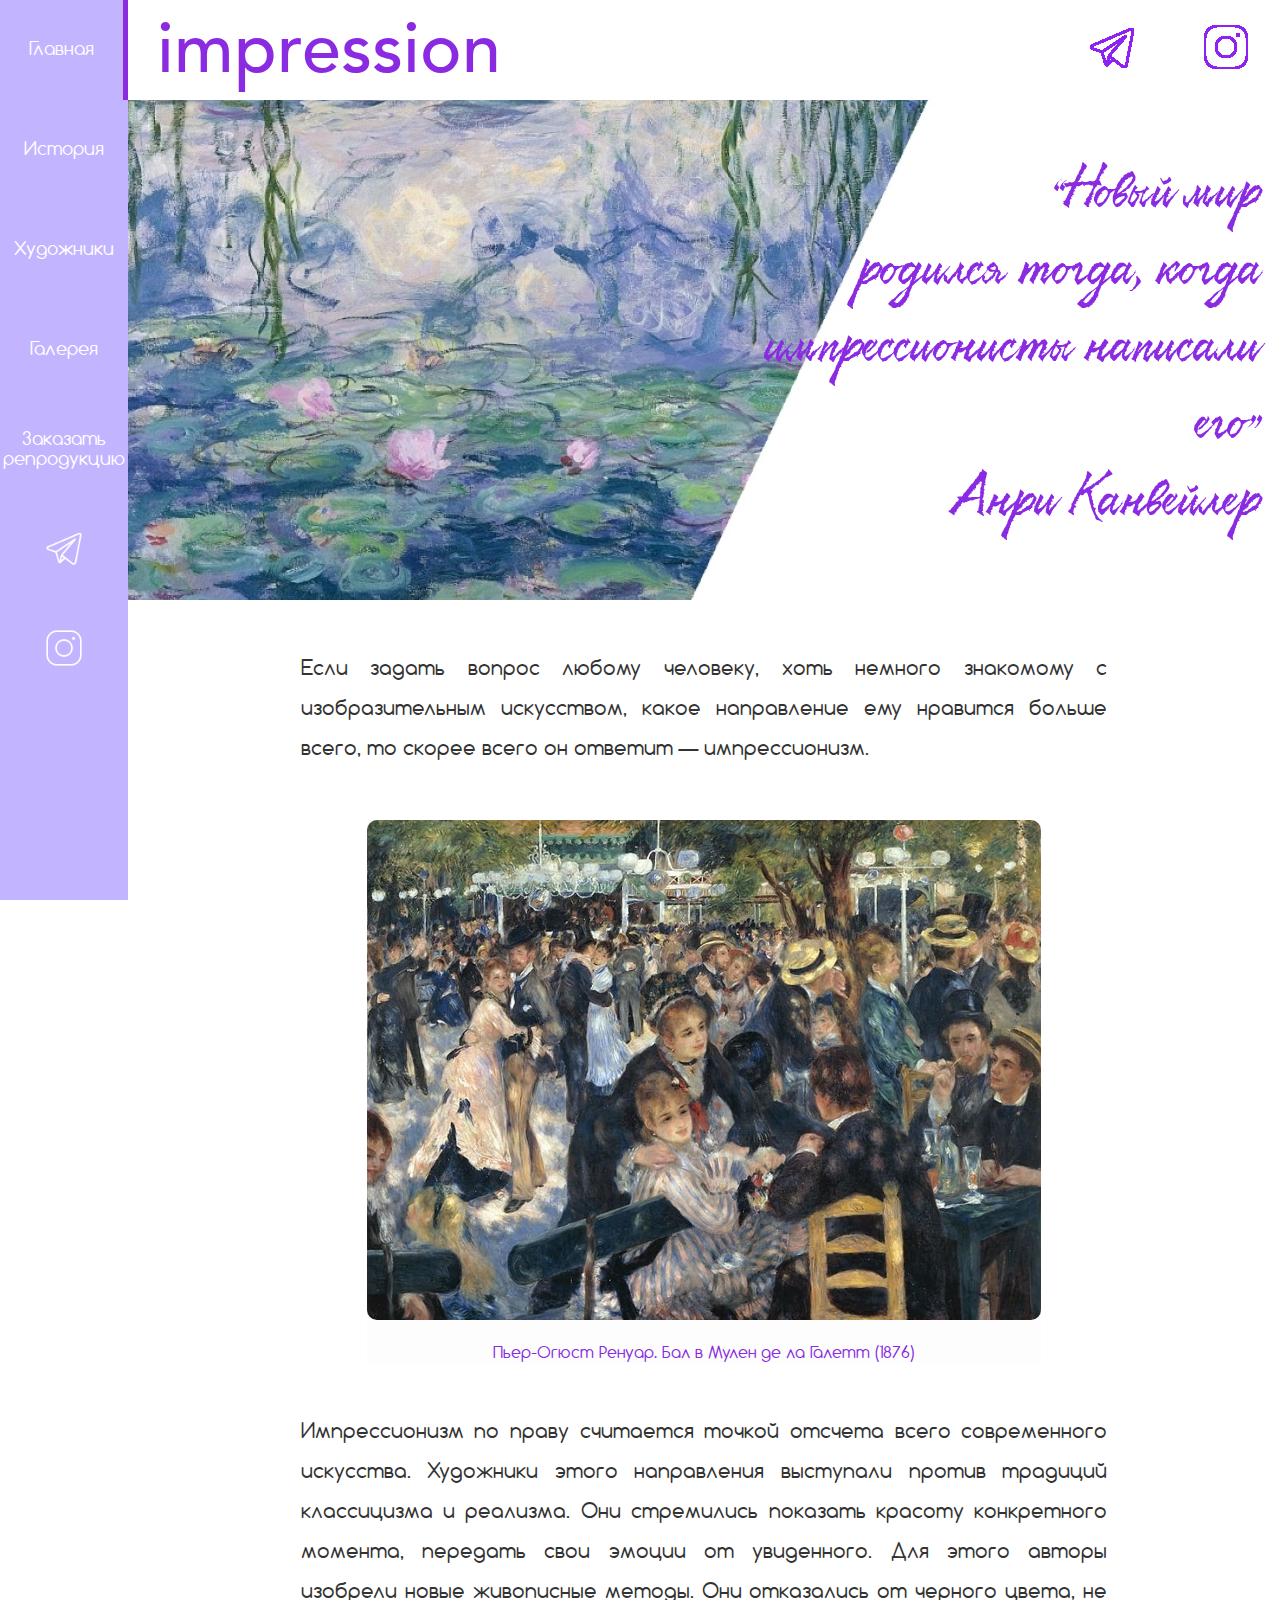
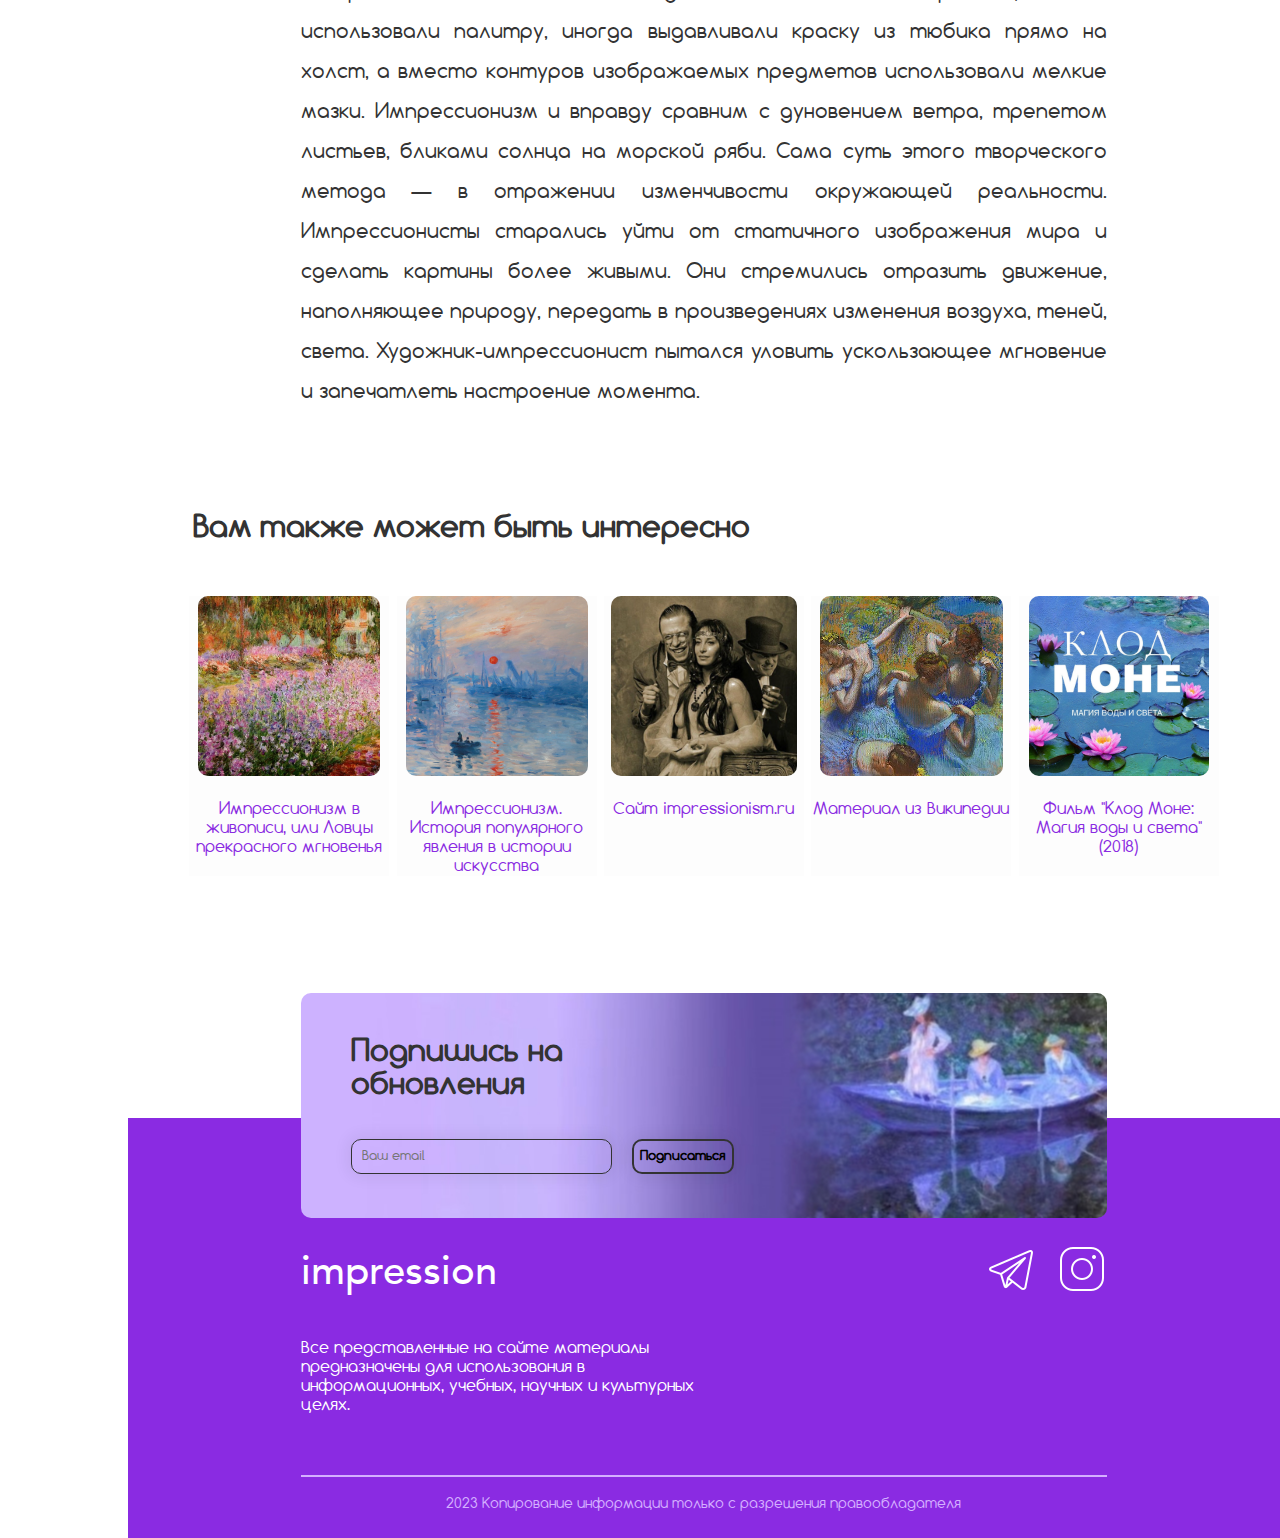
==== index.html @ b4240da2 "first try" ====
<!DOCTYPE html>
<html lang="en">
<head>
    <meta charset="UTF-8">
    <title>Title</title>

    <link rel="stylesheet" href="css/Main.css">
</head>
<body>
<header>
    <div class="headertop">
        <a>impression</a><!-- Логотип сайта -->
        <nav>
            <a href="https://t.me/ejevika">
                <img src="img/tele1.png">
            </a>
            <a href="https://instagram.com/ejevika10?igshid=ZDdkNTZiNTM=">
                <img src="img/inst1.png">
            </a>
        </nav>
    </div>
</header>
<aside> <!-- Боковая панель (сайдбар) -->
    <ul class="nav">
        <li>
            <a href="index.html">Главная</a>
        </li>
        <li>
            <a href="History.html">История</a>
        </li>
        <li>
            <a href="Artists.html">Художники</a>
        </li>
        <li>
            <a href="Paintings.html">Галерея</a>
        </li>
        <li>
            <a href="Order.html">Заказать репродукцию</a>
        </li>
        <li>
            <a href="https://t.me/ejevika"><img src="img/tele.png" height="40px"></a>
        </li>
        <li>
            <a href="https://instagram.com/ejevika10?igshid=ZDdkNTZiNTM="><img src="img/inst.png" height="40px"></a>
        </li>
    </ul>
</aside>
<main>
    <div class = firstimg>
        <h2 class="quote">“Новый мир <br>родился тогда, когда <br> импрессионисты написали <br>его”  <br>Анри Канвейлер</h2>
    </div>
    <div class="content-wrapper">
        <p class="content-info">Если задать вопрос любому человеку, хоть немного знакомому с изобразительным искусством, какое направление ему нравится больше всего, то скорее всего он ответит — импрессионизм.</p>
        <div class="textimg">
            <img src="img/main_img1.jpg" height="500px">
            <p>Пьер-Огюст Ренуар. Бал в Мулен де ла Галетт (1876)</p>
        </div>
        <p class="content-info">Импрессионизм по праву считается точкой отсчета всего современного искусства.
            Художники этого направления выступали против традиций классицизма и реализма. Они стремились показать красоту конкретного момента, передать свои эмоции от увиденного. Для этого авторы изобрели новые живописные методы. Они отказались от черного цвета, не использовали палитру, иногда выдавливали краску из тюбика прямо на холст, а вместо контуров изображаемых предметов использовали мелкие мазки.
            Импрессионизм и вправду сравним с дуновением ветра, трепетом листьев, бликами солнца на морской ряби. Сама суть этого творческого метода — в отражении изменчивости окружающей реальности. Импрессионисты старались уйти от статичного изображения мира и сделать картины более живыми. Они стремились отразить движение, наполняющее природу, передать в произведениях изменения воздуха, теней, света. Художник-импрессионист пытался уловить ускользающее мгновение и запечатлеть настроение момента.
        </p>
    </div>
    <div class="other-wrapper">
        <h2>Вам также может быть интересно</h2>
        <div class="other">
            <div class="textimg">
                <a href="https://veryimportantlot.com/ru/news/blog/impressionizm-v-zhivopisi-ili-lovcy-prekrasnogo-mgnovenya"><img src="img/link1.png" height="180px"></a>
                <p>Импрессионизм в живописи, или Ловцы прекрасного мгновенья</p>
            </div>
            <div class="textimg">
                <a href="https://www.bl-school.com/blog/impressionism/"><img src="img/link2.png" height="180px"></a>
                <p>Импрессионизм. История популярного явления в истории искусства</p>
            </div>
            <div class="textimg">
                <a href="http://www.impressionism.ru/"><img src="img/link3.png" height="180px"></a>
                <p>Сайт impressionism.ru</p>
            </div>
            <div class="textimg">
                <a href="https://ru.wikipedia.org/wiki/%D0%98%D0%BC%D0%BF%D1%80%D0%B5%D1%81%D1%81%D0%B8%D0%BE%D0%BD%D0%B8%D0%B7%D0%BC#%D0%98%D1%81%D1%82%D0%BE%D1%80%D0%B8%D1%8F"><img src="img/link4.jpg" height="180px"></a>
                <p>Материал из Википедии</p>
            </div>
            <div class="textimg">
                <a href="https://www.kinopoisk.ru/film/1200431/"><img src="img/link5.jpg" height="180px"></a>
                <p>Фильм "Клод Моне: Магия воды и света" (2018)</p>
            </div>
        </div>
    </div>
    <div class="form">
        <div>
            <h2>Подпишись на обновления</h2>
            <div class="input">
                <input type="email" class="email" placeholder="Ваш email" />
                <input type="button" class="button" value="Подписаться" />
            </div>
        </div>
    </div>


</main>

<footer>
    <div>
        <div class="helpful">
        </div>
        <div class="top">
            <a>impression</a>
            <nav>
                <a href="https://t.me/ejevika">
                    <img src="img/tele.png">
                </a>
                <a href="https://instagram.com/ejevika10?igshid=ZDdkNTZiNTM=">
                    <img src="img/inst.png">
                </a>
            </nav>
        </div>
        <p class = middle>Все представленные на сайте материалы предназначены для использования в информационных, учебных, научных и культурных целях.</p>
        <div class="bottom">
            <p>2023 Копирование информации только с разрешения правообладателя</p>
        </div>
    </div>

</footer>

</body>
</html>
---- css/Main.css ----
@font-face {
    font-family: 'Avenir';
    src: url(../css/fonts/Avenir-Medium.ttf);
}
@font-face {
    font-family: 'Resphekt';
    src: url(../css/fonts/esphekt.ttf);
}
@font-face {
    font-family: 'Comfortaa';
    src: url(../css/fonts/comfortaa.ttf);
}
* {
    margin: 0;
    padding: 0;
}
header {
    height: 100px;
    top: 0;
    background-color: #ffffff;
    z-index: 100;
    width: 90%;
    float: right;
    display: flex;
    justify-content: left;
}
header div nav{
    width: 15%;
    display: flex;
    flex-direction: row;
    justify-content: space-between;
}
header div{
    width: 95%;
    margin: auto;
    justify-content: space-between;
    display: flex;
    flex-direction: row;
}
header a{
    color: blueviolet;
    font-size: 70px;
    font-family: 'Avenir';
    font-weight: 500;
}

aside {
    background-color: #c3b4ff;
    position: fixed;
    top: 0;
    left: 0;
    width: 10%;
    margin-right: 0;
    height: 100%;
    float: left;
    display: flex;
    justify-content: space-between;
    flex-direction: column;
}

.nav{
    display: flex;
    justify-content: space-between;
    flex-direction: column;
}
.nav > li{
    height: 100px;
    text-align: center;
    justify-content: space-around;
    display: flex;
}

.nav > li > a {
    font-family: 'Comfortaa', serif;
    font-weight: normal;
    font-size: 18px;
    color: white;
    text-decoration: none;
    margin: auto;
}
.nav > li:hover {
    border-right: 5px solid blueviolet;
}
main{
    float:right;
    width: 90%;
    right: 0;
    left:0;
}
.firstimg{
    background-image: url(../img/main_1.jpg);
    /*background-color: #999999;*/
    background-position: center;
    height: 500px;
    width: 100%;
    display: flex;
    align-items: center;
}

.textimg{
    margin: auto; /* Отступы вокруг */
    margin-top: 50px;
    margin-bottom: 50px;
    background: #fdfdfd; /* Цвет фона */
    text-align: center;
}
.textimg>p{
    margin-top: 20px;
    color: blueviolet;
    font-size: 16px;
    font-family:'Comfortaa';
}
.textimg>img{
    border-radius: 10px;
}
.textimg>a>img{
    border-radius: 10px;
}
.quote{
    color: blueviolet;
    width: 50%;
    font-size: 70px;
    line-height: 1.1;
    text-align: right;
    margin-left: auto;
    margin-right: 20px;
    font-family: 'Resphekt';
    font-weight: lighter;
}
.content-wrapper{
    display: flex;
    margin: auto;
    margin-top: 50px;
    text-align: justify;
    width: 70%;
    flex-direction: column;
}
.content-info{
    color: #333333;
    font-size: 20px;
    font-family: 'Comfortaa', serif;
    font-weight: 200;
    line-height: 2;
}
.other-wrapper{
    display: flex;
    height: 400px;
    flex-direction: column;
    margin-top: 100px;
    margin-bottom: 80px;
}
.other-wrapper h2{
    color: #333333;
    font-size: 30px;
    font-family: 'Comfortaa', serif;
    font-weight: bold;
    margin: auto;
    margin-left: 65px;

}
.other{
    margin: auto;
    margin-top: 0;
    width: 90%;
    display: flex;
    justify-self: auto;
    justify-content: space-between;
}
.other>div>p{
    width: 200px;
}
.form{
    width: 70%;
    height: 225px;
    margin:auto;
    /*background-color: #c3b4ff;*/
    background-image: url(../img/form.jpg);
    background-position: right;
    display: flex;
    border-radius:10px;
    margin-bottom: -100px;
    position: relative;
    z-index: 100;
}
.form>div{
    height: 70%;
    width: 50%;
    margin:auto;
    margin-right: 45%;
    display: flex;
    flex-direction: column;
    justify-content: space-between;
}
.form>div>h2{
    padding:10px;
    color: #333333;
    font-size: 30px;
    font-family: 'Comfortaa', serif;
    font-weight: bold;
}
.input{
    height: 35%;
    display: flex;
    justify-content: space-between;
}
.email{
    background-color: inherit;
    width: 70%;
    padding:10px;
    border-radius:10px;
    border:1px solid #333;
    box-shadow:0 0 15px 4px rgba(0,0,0,0.06);
    margin:10px 10px;
    text-decoration-color: blueviolet;
    font-family:'Comfortaa';
}
.button{
    background-color: inherit;
    width: 30%;
    border-radius:10px;
    border:2px solid #333;
    box-shadow:0 0 15px 4px rgba(0,0,0,0.06);
    margin:10px 10px;
    font-family:'Comfortaa';
    font-weight: bold;
}
.button:hover {
    background-color: blueviolet;
    border:2px solid blueviolet;
    color: white;
    font-weight: lighter;
}
footer {
    height: 420px;
    background-color: blueviolet;
    z-index: 100;
    width: 90%;
    float: right;
    display: flex;
    justify-content: left;
}

footer div{
    width: 70%;
    margin: auto;
    display: flex;
    flex-direction: column;
}

.helpful{
    height: 100px;
}
.top{
    width: 100%;
    margin: auto;
    justify-content: space-between;
    display: flex;
    flex-direction: row;
}
.top> a{
    color: #ffffff;
    font-size: 40px;
    font-family: 'Avenir';
    font-weight: 500;
}
.top> nav{
    width: 15%;
    display: flex;
    flex-direction: row;
    justify-content: space-between;
}
.middle{
    margin-top: 40px;
    color: #ffffff;
    width: 50%;
    font-family: 'Comfortaa';
    font-size: 16px;
}
.bottom{
    width: 100%;
    text-align: center;
    border-top: 2px solid #d4afff;
    margin-top:60px;
    padding-top: 20px;
    color: #d4afff;
    font-family: 'Comfortaa';
    font-size: 14px;
}
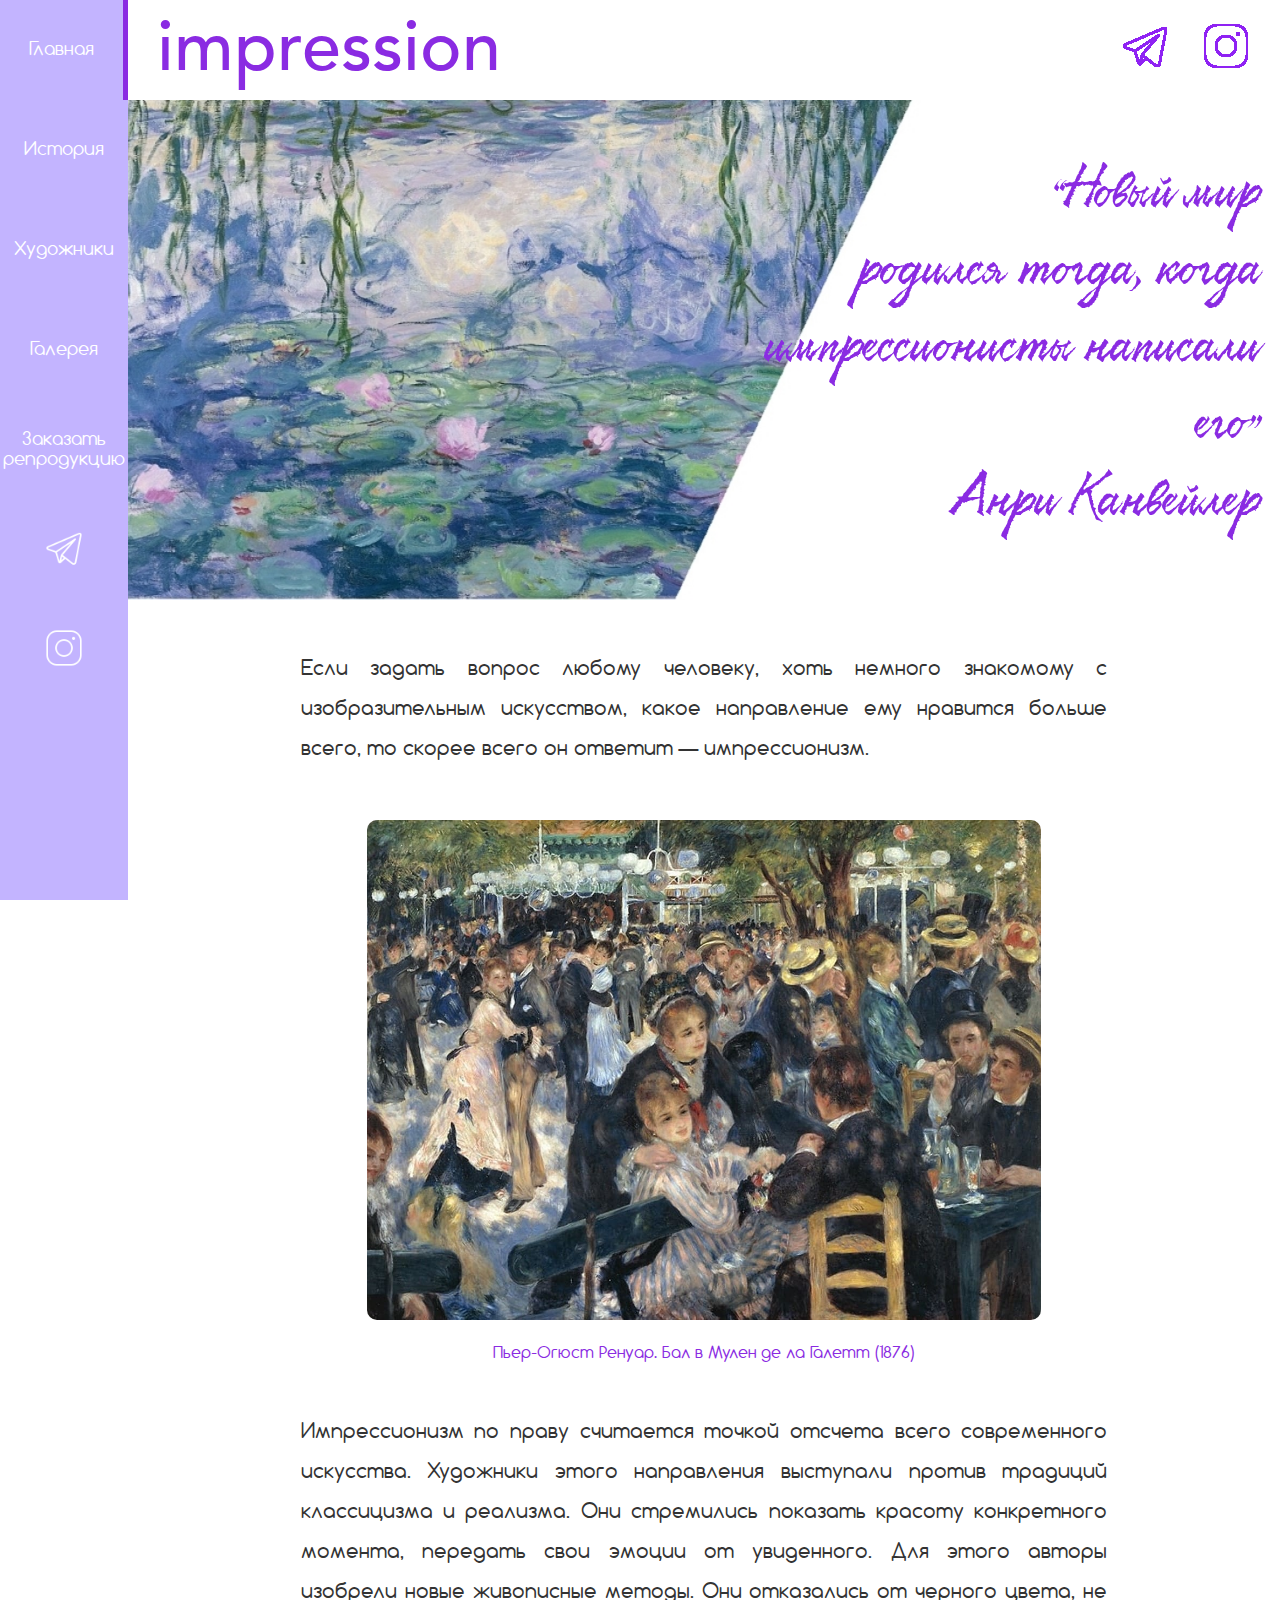
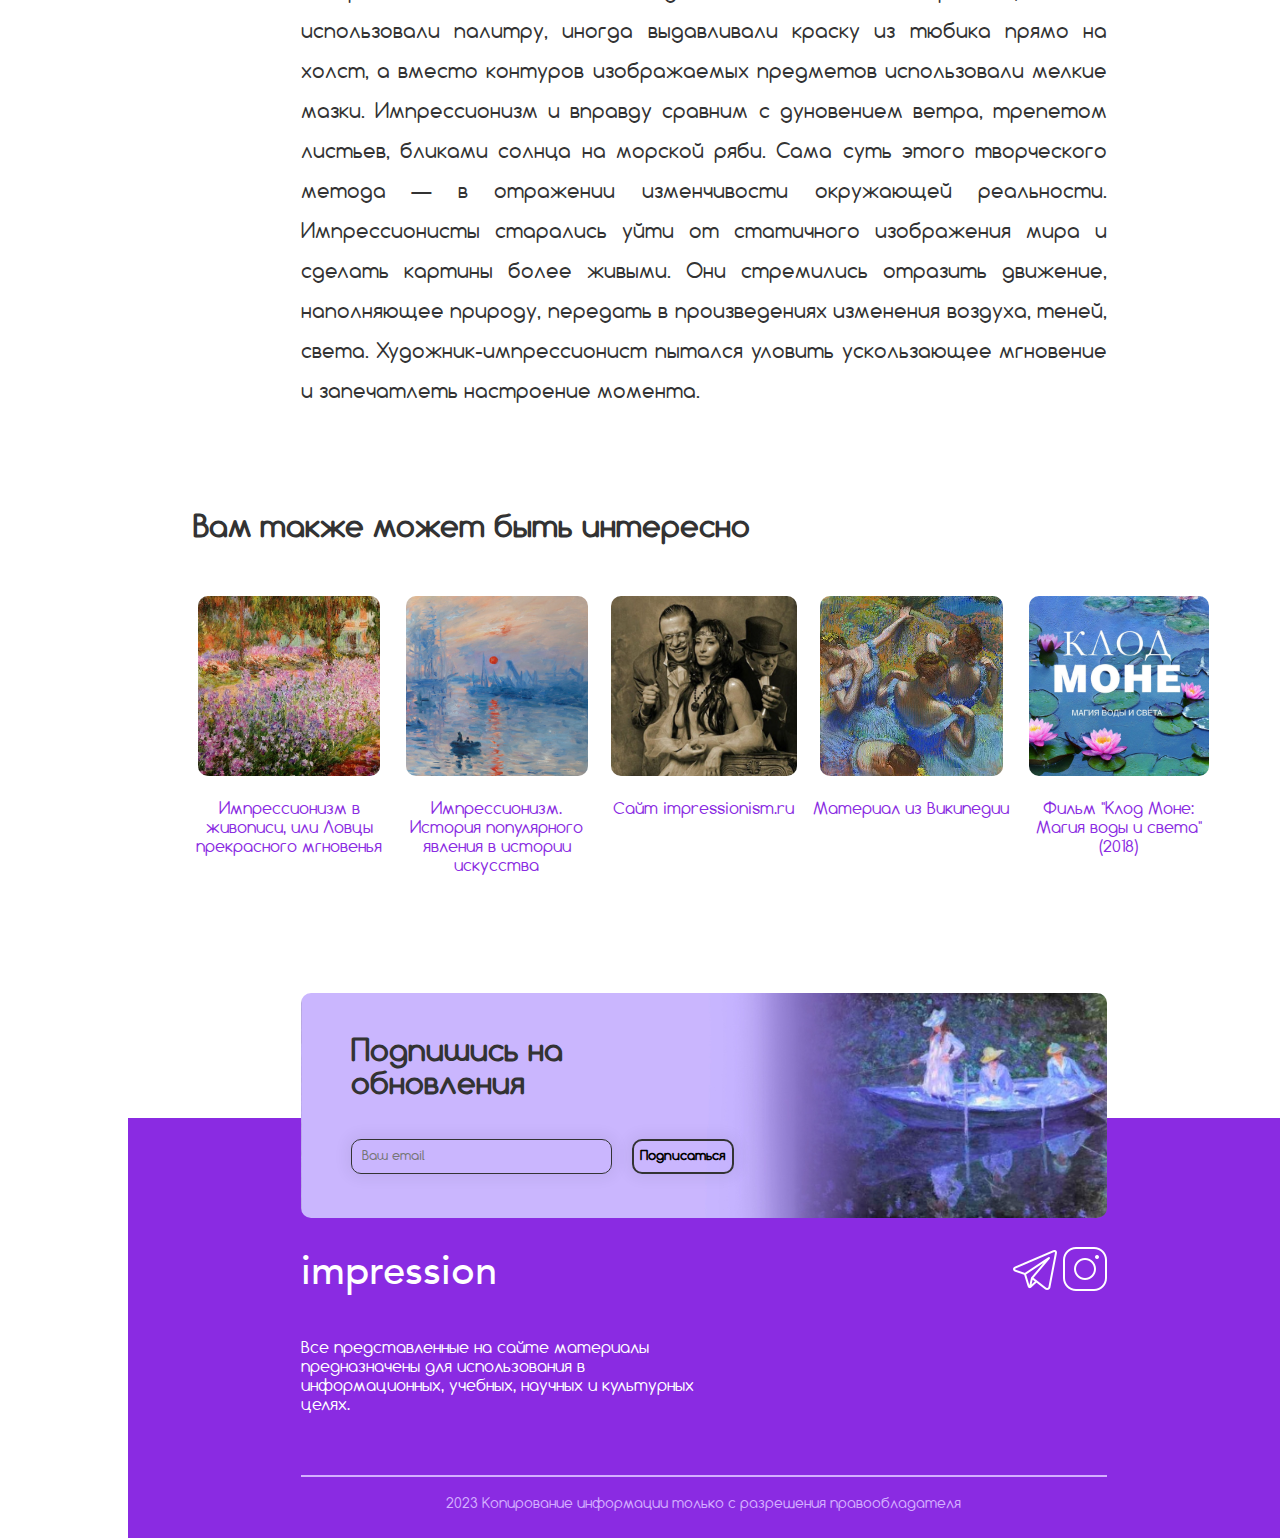
==== commit 2aece2ab: "css fix" ====
--- a/index.html
+++ b/index.html
@@ -8,8 +8,8 @@
 </head>
 <body>
 <header>
-    <div class="headertop">
-        <a>impression</a><!-- Логотип сайта -->
+    <div>
+        <h1>impression</h1>
         <nav>
             <a href="https://t.me/ejevika">
                 <img src="img/tele1.png">
@@ -20,7 +20,8 @@
         </nav>
     </div>
 </header>
-<aside> <!-- Боковая панель (сайдбар) -->
+
+<aside>
     <ul class="nav">
         <li>
             <a href="index.html">Главная</a>
@@ -45,9 +46,10 @@
         </li>
     </ul>
 </aside>
+
 <main>
-    <div class = firstimg>
-        <h2 class="quote">“Новый мир <br>родился тогда, когда <br> импрессионисты написали <br>его”  <br>Анри Канвейлер</h2>
+    <div class="quote">
+        <h2>“Новый мир <br>родился тогда, когда <br> импрессионисты написали <br>его”  <br>Анри Канвейлер</h2>
     </div>
     <div class="content-wrapper">
         <p class="content-info">Если задать вопрос любому человеку, хоть немного знакомому с изобразительным искусством, какое направление ему нравится больше всего, то скорее всего он ответит — импрессионизм.</p>
@@ -62,7 +64,7 @@
     </div>
     <div class="other-wrapper">
         <h2>Вам также может быть интересно</h2>
-        <div class="other">
+        <div>
             <div class="textimg">
                 <a href="https://veryimportantlot.com/ru/news/blog/impressionizm-v-zhivopisi-ili-lovcy-prekrasnogo-mgnovenya"><img src="img/link1.png" height="180px"></a>
                 <p>Импрессионизм в живописи, или Ловцы прекрасного мгновенья</p>
@@ -85,6 +87,7 @@
             </div>
         </div>
     </div>
+
     <div class="form">
         <div>
             <h2>Подпишись на обновления</h2>
@@ -95,13 +98,11 @@
         </div>
     </div>
 
-
 </main>
 
 <footer>
     <div>
-        <div class="helpful">
-        </div>
+        <div class="helpful"> </div>
         <div class="top">
             <a>impression</a>
             <nav>
@@ -113,12 +114,11 @@
                 </a>
             </nav>
         </div>
-        <p class = middle>Все представленные на сайте материалы предназначены для использования в информационных, учебных, научных и культурных целях.</p>
+        <p class="middle">Все представленные на сайте материалы предназначены для использования в информационных, учебных, научных и культурных целях.</p>
         <div class="bottom">
             <p>2023 Копирование информации только с разрешения правообладателя</p>
         </div>
     </div>
-
 </footer>
 
 </body>
--- a/css/Main.css
+++ b/css/Main.css
@@ -21,47 +21,49 @@
     z-index: 100;
     width: 90%;
     float: right;
-    display: flex;
-    justify-content: left;
-}
-header div nav{
-    width: 15%;
-    display: flex;
-    flex-direction: row;
-    justify-content: space-between;
 }
 header div{
     width: 95%;
     margin: auto;
-    justify-content: space-between;
-    display: flex;
-    flex-direction: row;
-}
-header a{
+    display: flex;
+    flex-direction: row;
+    justify-content: space-between;
+}
+header div h1{
     color: blueviolet;
     font-size: 70px;
-    font-family: 'Avenir';
+    font-family: 'Avenir', serif;
     font-weight: 500;
+}
+header div nav{
+    width: 12%;
+    display: flex;
+    flex-direction: row;
+    justify-content: space-between;
+}
+header div nav a{
+    margin-top: auto;
+    margin-bottom: auto;
 }
 
 aside {
     background-color: #c3b4ff;
     position: fixed;
+    float: left;
+    height: 100%;
+    width: 10%;
     top: 0;
     left: 0;
-    width: 10%;
     margin-right: 0;
-    height: 100%;
-    float: left;
-    display: flex;
-    justify-content: space-between;
-    flex-direction: column;
+    display: flex;
+    flex-direction: column;
+    justify-content: space-between;
 }
 
 .nav{
     display: flex;
-    justify-content: space-between;
-    flex-direction: column;
+    flex-direction: column;
+    justify-content: space-between;
 }
 .nav > li{
     height: 100px;
@@ -81,15 +83,16 @@
 .nav > li:hover {
     border-right: 5px solid blueviolet;
 }
+
 main{
     float:right;
     width: 90%;
     right: 0;
     left:0;
 }
-.firstimg{
+.quote{
     background-image: url(../img/main_1.jpg);
-    /*background-color: #999999;*/
+    background-size:cover;
     background-position: center;
     height: 500px;
     width: 100%;
@@ -97,43 +100,25 @@
     align-items: center;
 }
 
-.textimg{
-    margin: auto; /* Отступы вокруг */
-    margin-top: 50px;
-    margin-bottom: 50px;
-    background: #fdfdfd; /* Цвет фона */
-    text-align: center;
-}
-.textimg>p{
-    margin-top: 20px;
-    color: blueviolet;
-    font-size: 16px;
-    font-family:'Comfortaa';
-}
-.textimg>img{
-    border-radius: 10px;
-}
-.textimg>a>img{
-    border-radius: 10px;
-}
-.quote{
+.quote>h2{
+    margin-left: auto;
+    margin-right: 20px;
     color: blueviolet;
     width: 50%;
     font-size: 70px;
     line-height: 1.1;
     text-align: right;
-    margin-left: auto;
-    margin-right: 20px;
-    font-family: 'Resphekt';
+    font-family: 'Resphekt', serif;
     font-weight: lighter;
 }
+
 .content-wrapper{
-    display: flex;
+    width: 70%;
     margin: auto;
     margin-top: 50px;
+    display: flex;
+    flex-direction: column;
     text-align: justify;
-    width: 70%;
-    flex-direction: column;
 }
 .content-info{
     color: #333333;
@@ -142,9 +127,25 @@
     font-weight: 200;
     line-height: 2;
 }
+.textimg{
+    margin: auto;
+    margin-top: 50px;
+    margin-bottom: 50px;
+    text-align: center;
+}
+.textimg>p{
+    margin-top: 20px;
+    color: blueviolet;
+    font-size: 16px;
+    font-family: 'Comfortaa', serif;
+}
+.textimg img{
+    border-radius: 10px;
+}
+
 .other-wrapper{
-    display: flex;
     height: 400px;
+    display: flex;
     flex-direction: column;
     margin-top: 100px;
     margin-bottom: 80px;
@@ -158,26 +159,26 @@
     margin-left: 65px;
 
 }
-.other{
+.other-wrapper>div{
     margin: auto;
     margin-top: 0;
     width: 90%;
     display: flex;
-    justify-self: auto;
-    justify-content: space-between;
-}
-.other>div>p{
+    justify-content: space-between;
+}
+.other-wrapper>div>div>p{
     width: 200px;
 }
+
 .form{
     width: 70%;
     height: 225px;
+    background-image: url(../img/form.jpg);
+    background-size:cover;
+    background-position: center;
+    display: flex;
+    border-radius: 10px;
     margin:auto;
-    /*background-color: #c3b4ff;*/
-    background-image: url(../img/form.jpg);
-    background-position: right;
-    display: flex;
-    border-radius:10px;
     margin-bottom: -100px;
     position: relative;
     z-index: 100;
@@ -191,7 +192,7 @@
     flex-direction: column;
     justify-content: space-between;
 }
-.form>div>h2{
+.form>div h2{
     padding:10px;
     color: #333333;
     font-size: 30px;
@@ -212,7 +213,7 @@
     box-shadow:0 0 15px 4px rgba(0,0,0,0.06);
     margin:10px 10px;
     text-decoration-color: blueviolet;
-    font-family:'Comfortaa';
+    font-family: 'Comfortaa', serif;
 }
 .button{
     background-color: inherit;
@@ -221,7 +222,7 @@
     border:2px solid #333;
     box-shadow:0 0 15px 4px rgba(0,0,0,0.06);
     margin:10px 10px;
-    font-family:'Comfortaa';
+    font-family: 'Comfortaa', serif;
     font-weight: bold;
 }
 .button:hover {
@@ -230,23 +231,23 @@
     color: white;
     font-weight: lighter;
 }
+
+
+
 footer {
     height: 420px;
+    width: 90%;
     background-color: blueviolet;
-    z-index: 100;
-    width: 90%;
     float: right;
     display: flex;
-    justify-content: left;
-}
-
-footer div{
-    width: 70%;
-    margin: auto;
-    display: flex;
-    flex-direction: column;
-}
-
+
+}
+footer>div{
+    width: 70%;
+    margin: auto;
+    display: flex;
+    flex-direction: column;
+}
 .helpful{
     height: 100px;
 }
@@ -260,11 +261,11 @@
 .top> a{
     color: #ffffff;
     font-size: 40px;
-    font-family: 'Avenir';
+    font-family: 'Avenir', serif;
     font-weight: 500;
 }
 .top> nav{
-    width: 15%;
+    width: 12%;
     display: flex;
     flex-direction: row;
     justify-content: space-between;
@@ -273,7 +274,7 @@
     margin-top: 40px;
     color: #ffffff;
     width: 50%;
-    font-family: 'Comfortaa';
+    font-family: 'Comfortaa', serif;
     font-size: 16px;
 }
 .bottom{
@@ -283,7 +284,7 @@
     margin-top:60px;
     padding-top: 20px;
     color: #d4afff;
-    font-family: 'Comfortaa';
+    font-family: 'Comfortaa', serif;
     font-size: 14px;
 }
 
